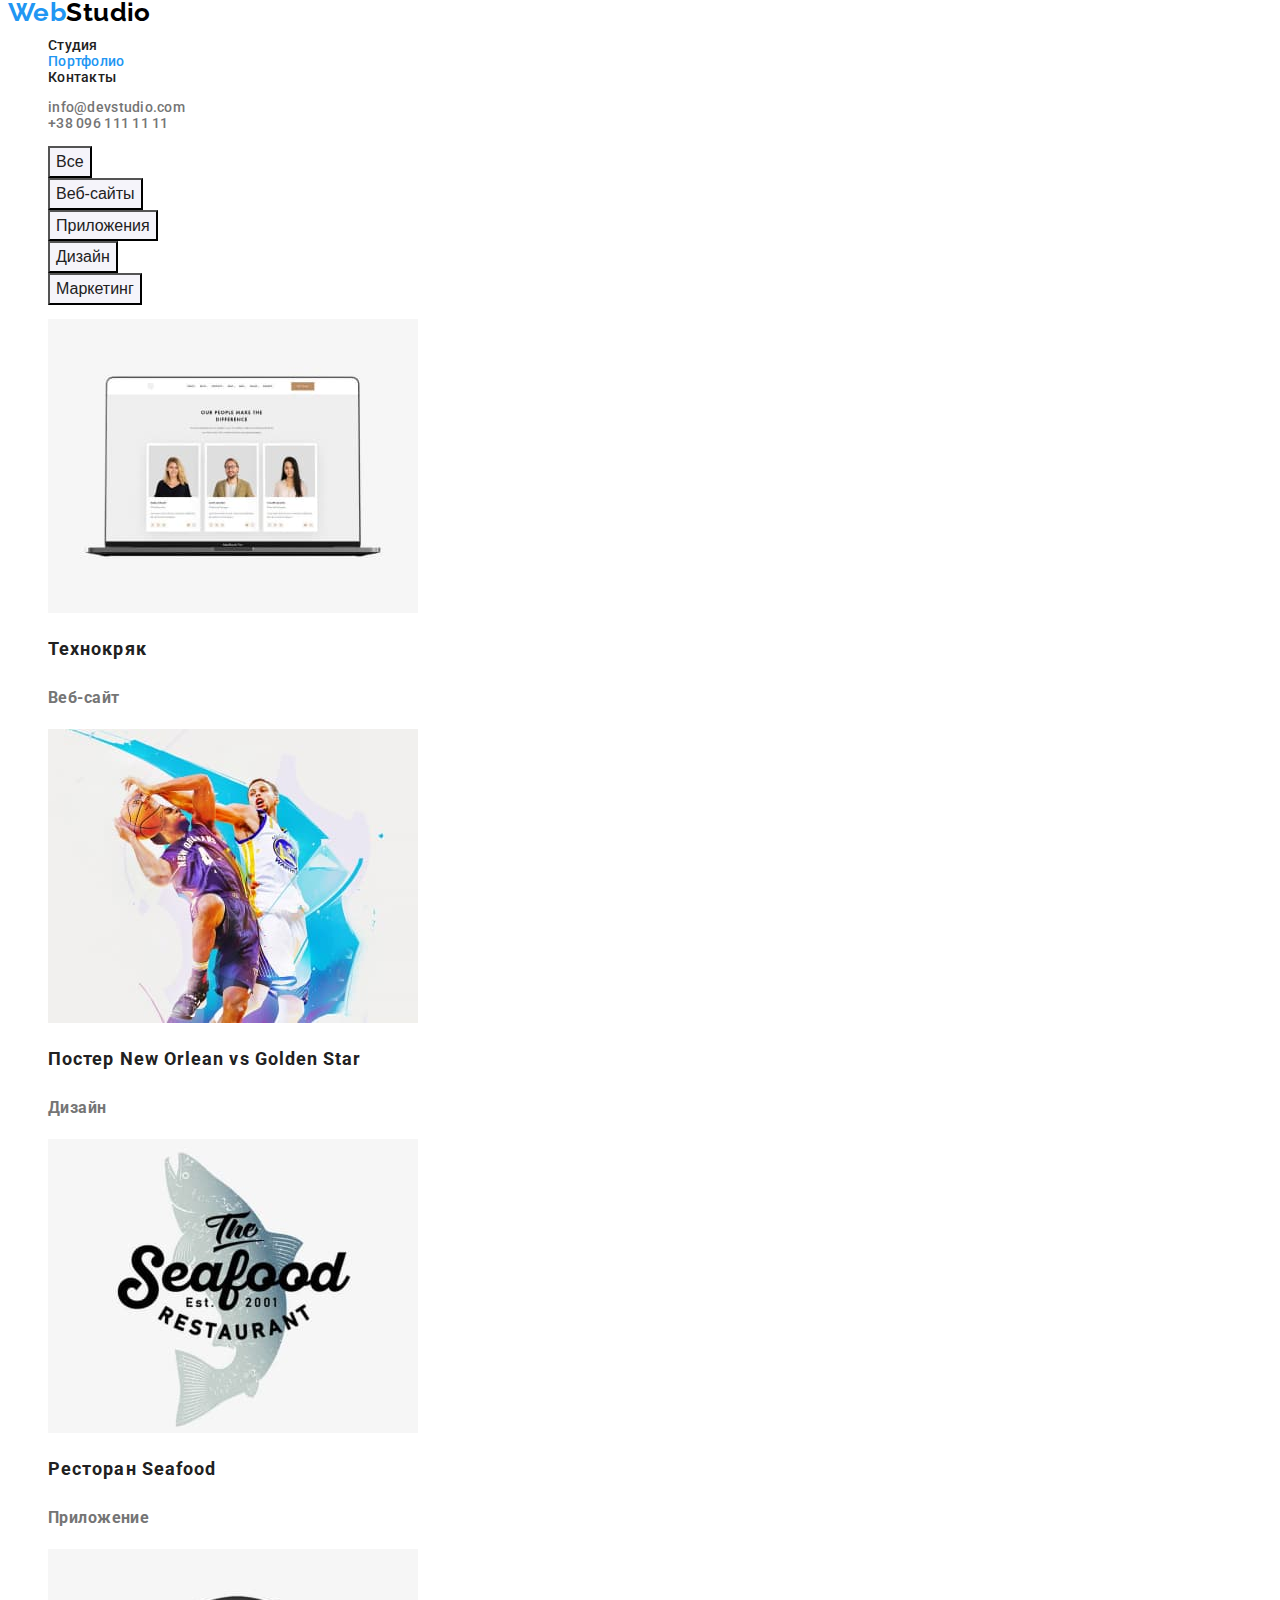
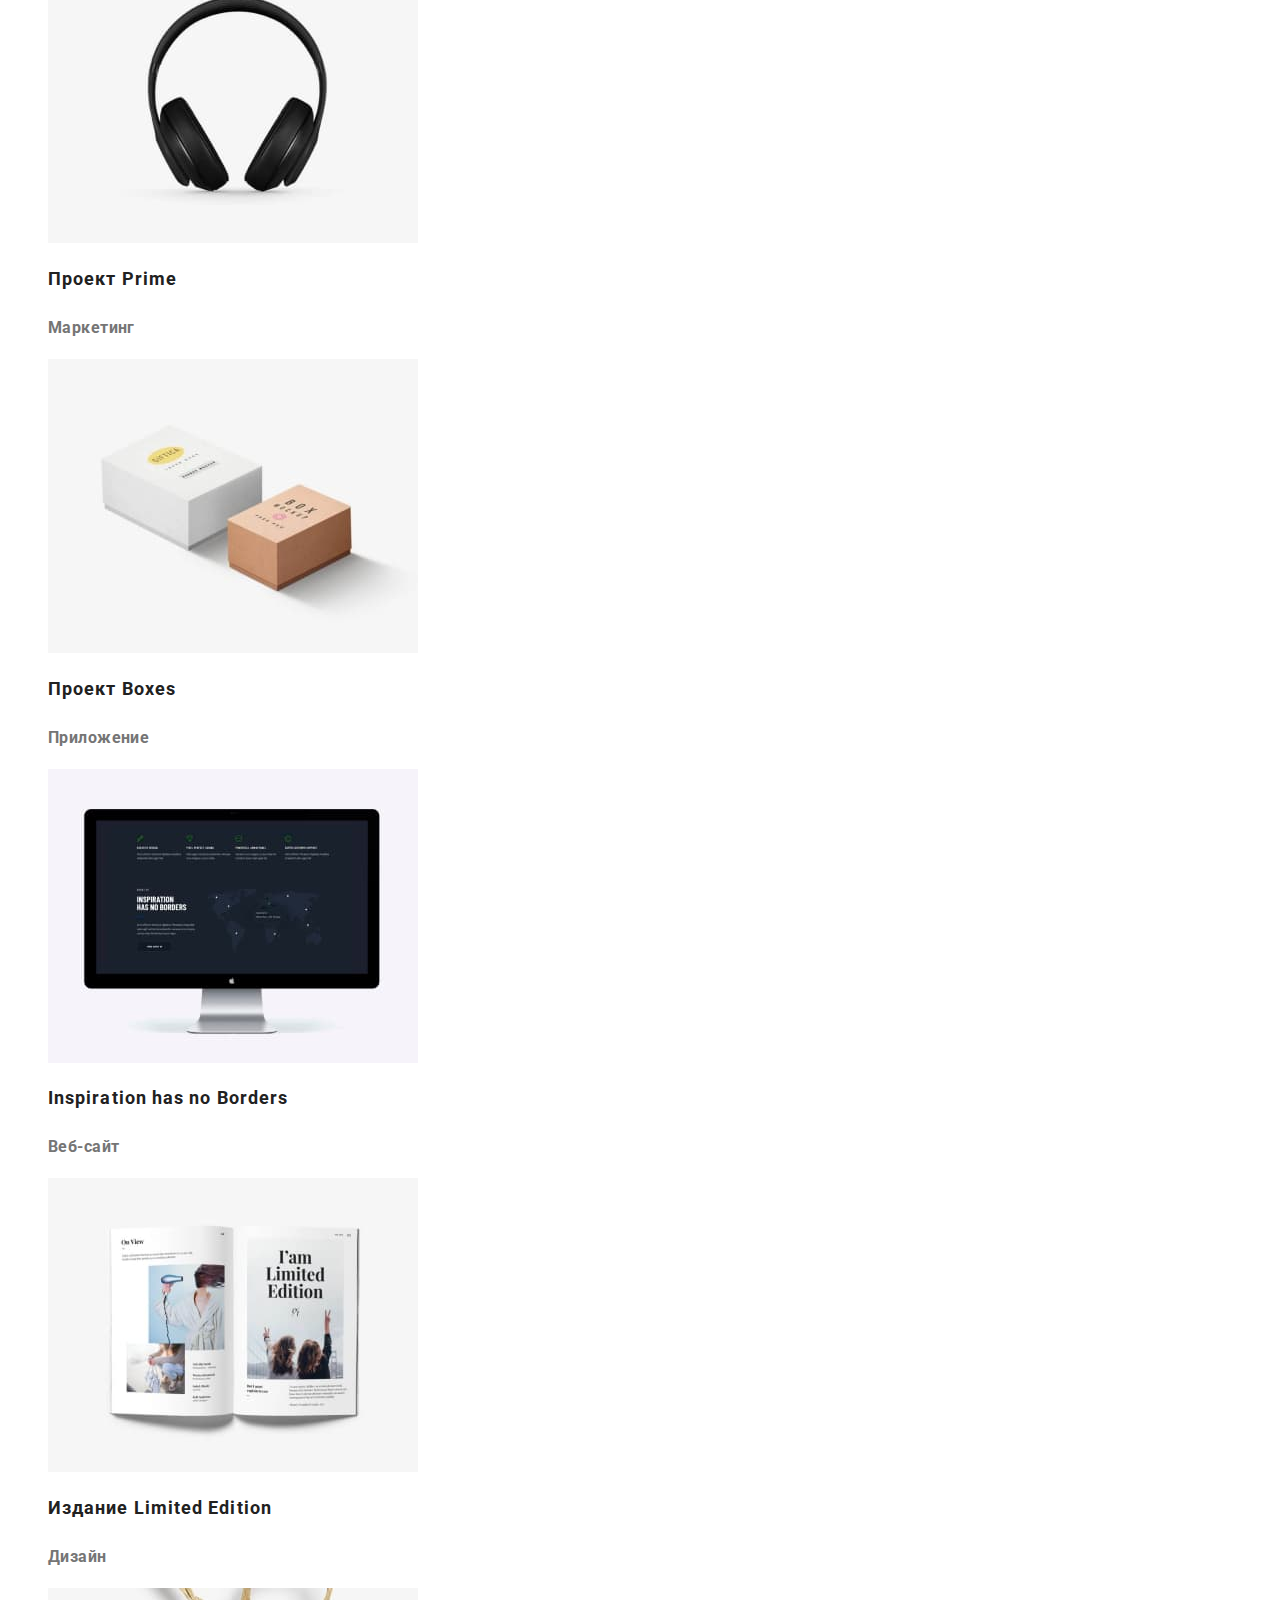
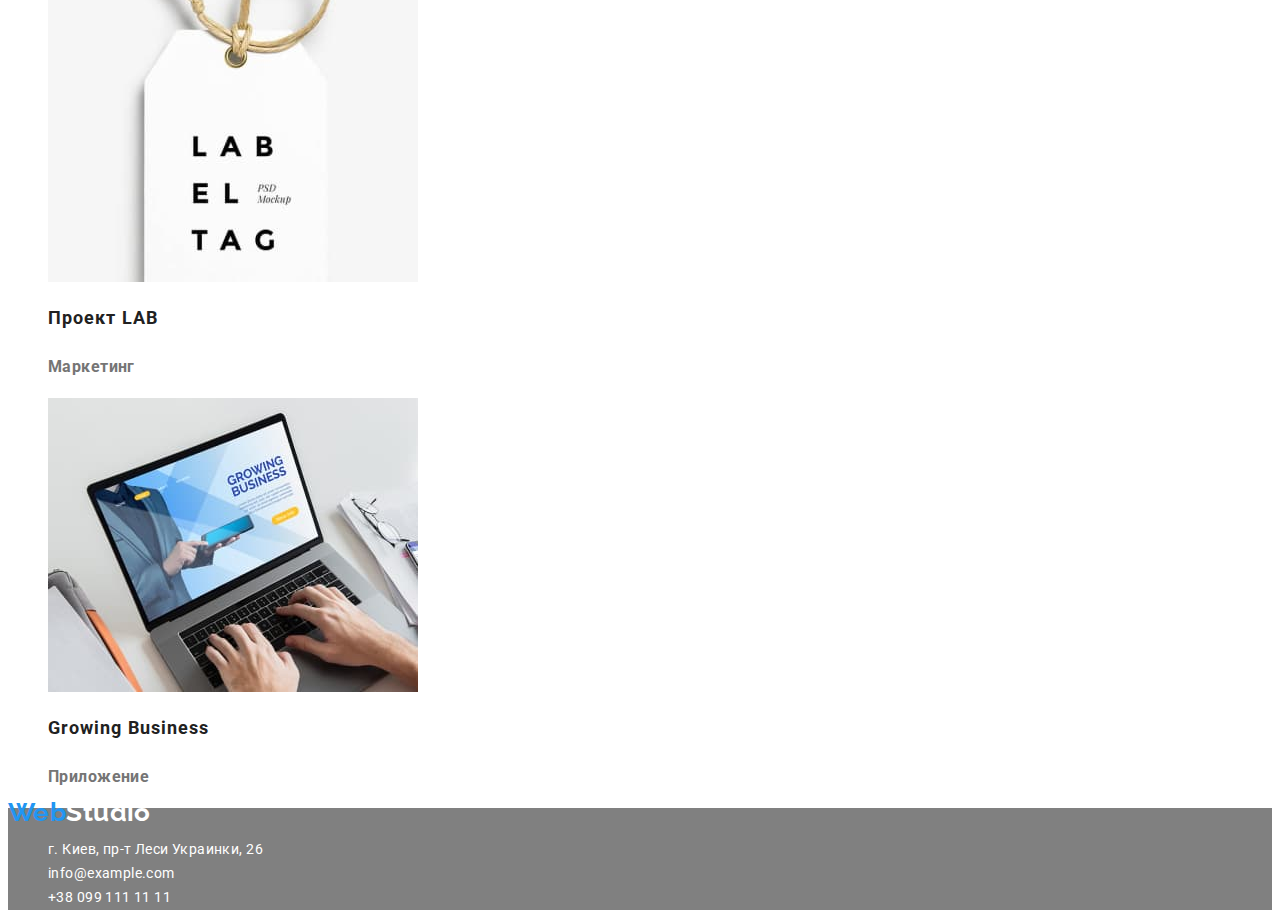
==== portfolio.html @ e4ccbae0 "add previosly files" ====
<!DOCTYPE html>
<html lang="ru">
  <head>
    <meta charset="UTF-8" />
    <meta http-equiv="X-UA-Compatible" content="IE=edge" />
    <meta name="viewport" content="width=device-width, initial-scale=1.0" />
    <title>Portfolio</title>
    <link
      rel="stylesheet"
      href="https://cdnjs.cloudflare.com/ajax/libs/modern-normalize/1.1.0/modern-normalize.min.css"
      integrity="sha512-wpPYUAdjBVSE4KJnH1VR1HeZfpl1ub8YT/NKx4PuQ5NmX2tKuGu6U/JRp5y+Y8XG2tV+wKQpNHVUX03MfMFn9Q=="
      crossorigin="anonymous"
      referrerpolicy="no-referrer"
    />
    <link rel="preconnect" href="https://fonts.googleapis.com" />
    <link rel="preconnect" href="https://fonts.gstatic.com" crossorigin />
    <link
      href="https://fonts.googleapis.com/css2?family=Raleway:wght@700&family=Roboto:wght@400;500;700;900&display=swap"
      rel="stylesheet"
    />
    <link rel="stylesheet" href="./css/style.css" />
  </head>
  <body>
    <!-- шапка сайта -->
    <header class="header">
      <nav class="nav">
        <a href="./index.html" lang="en" class="logo link"
          ><span class="logo-web">Web</span>Studio</a
        >
        <ul class="nav-list list">
          <li class="item"><a href="./index.html" class="link">Студия</a></li>
          <li class="item">
            <a href="./portfolio.html" class="link current">Портфолио</a>
          </li>
          <li class="item"><a href="" class="link">Контакты</a></li>
        </ul>
      </nav>

      <ul class="contact list">
        <li class="item">
          <a href="mailto:info@devstudio.com" class="link"
            >info@devstudio.com</a
          >
        </li>
        <li class="item">
          <a href="tel:+380961111111" class="link">+38 096 111 11 11</a>
        </li>
      </ul>
    </header>
    <!-- основной контент -->
    <main>
      <section>
        <h1 hidden>portfolio</h1>

        <!-- фильтры -->
        <div class="filtr">
          <ul class="filtr-btn list">
            <li><button type="button" class="btn-item">Все</button></li>
            <li><button type="button" class="btn-item">Веб-сайты</button></li>
            <li><button type="button" class="btn-item">Приложения</button></li>
            <li><button type="button" class="btn-item">Дизайн</button></li>
            <li><button type="button" class="btn-item">Маркетинг</button></li>
          </ul>
        </div>

        <!-- карточки портфолио -->
        <div class="card">
          <ul class="card-list list">
            <li>
              <a href="" class="card-link link">
                <img
                  src="./images/portfolio/img.jpg"
                  alt="компьютер"
                  class="card-img"
                />
                <h2 class="card-title">Технокряк</h2>
                <h3 class="card-ftr">Веб-сайт</h3>
              </a>
            </li>
            <li>
              <a href="" class="card-link link">
                <img
                  src="./images/portfolio/img-2.jpg"
                  alt="баскетболисты"
                  class="card-img"
                />
                <h2 class="card-title">
                  Постер <span lang="en"> New Orlean vs Golden Star</span>
                </h2>
                <h3 class="card-ftr">Дизайн</h3>
              </a>
            </li>
            <li>
              <a href="" class="card-link link">
                <img
                  src="./images/portfolio/img-3.jpg"
                  alt="постер"
                  class="card-img"
                />
                <h2 class="card-title">
                  Ресторан <span lang="en">Seafood</span>
                </h2>
                <h3 class="card-ftr">Приложение</h3>
              </a>
            </li>
            <li>
              <a href="" class="card-link link">
                <img
                  src="./images/portfolio/img-4.jpg"
                  alt="наушники"
                  class="card-img"
                />
                <h2 class="card-title">Проект <span lang="en">Prime</span></h2>
                <h3 class="card-ftr">Маркетинг</h3>
              </a>
            </li>
            <li>
              <a href="" class="card-link link">
                <img
                  src="./images/portfolio/img-5.jpg"
                  alt="две коробки"
                  class="card-img"
                />
                <h2 class="card-title">Проект <span lang="en">Boxes</span></h2>
                <h3 class="card-ftr">Приложение</h3>
              </a>
            </li>
            <li>
              <a href="" class="card-link link">
                <img
                  src="./images/portfolio/img-6.jpg"
                  alt="монитор"
                  class="card-img"
                />
                <h2 class="card-title" lang="en">Inspiration has no Borders</h2>
                <h3 class="card-ftr">Веб-сайт</h3>
              </a>
            </li>
            <li>
              <a href="" class="card-link link">
                <img
                  src="./images/portfolio/img-7.jpg"
                  alt="книга"
                  class="card-img"
                />
                <h2 class="card-title">
                  Издание <span lang="en">Limited Edition</span>
                </h2>
                <h3 class="card-ftr">Дизайн</h3>
              </a>
            </li>
            <li>
              <a href="" class="card-link link">
                <img
                  src="./images/portfolio/img-8.jpg"
                  alt="лейбл"
                  class="card-img"
                />
                <h2 class="card-title">Проект <span lang="en">LAB </span></h2>
                <h3 class="card-ftr">Маркетинг</h3>
              </a>
            </li>
            <li>
              <a href="" class="card-link link">
                <img
                  src="./images/portfolio/img-9.jpg"
                  alt="ноубук"
                  class="card-img"
                />
                <h2 class="card-title" lang="en">Growing Business</h2>
                <h3 class="card-ftr">Приложение</h3>
              </a>
            </li>
          </ul>
        </div>
      </section>
    </main>
    <!-- подвал -->
    <footer class="footer">
      <a href="./index.html" lang="en" class="logo link"
        ><span class="logo-web">Web</span>Studio</a
      >
      <address class="address">
        <ul class="address-list list">
          <li class="item">
            <a
              href="https://goo.gl/maps/Tfscf3zxBCujbscF6"
              target="_blank"
              rel="noopener noroferrer"
              class="link"
              >г. Киев, пр-т Леси Украинки, 26</a
            >
          </li>
          <li class="item">
            <a href="mailto:info@example.com" class="link">info@example.com</a>
          </li>
          <li class="item">
            <a href="tel:+380991111111" class="link">+38 099 111 11 11</a>
          </li>
        </ul>
      </address>
    </footer>
  </body>
</html>
---- css/style.css ----
/* как появится интернет
посмотреть подклюдчение стилей для портфолио
оптимизатор */

:root {
  --title-color: #212121;
  --main-color: #757575;
  --acent-color: #2196f3;
  --main-text-font: 'Roboto', sans-serif;
}

body {
  font-family: var(--main-text-font);
  font-style: normal;
  font-weight: 400;
  font-size: 14px;
  letter-spacing: 0.03em;
  color: var(--main-color);
}

.list {
  list-style: none;
}
.link {
  text-decoration: none;
}

/* ============= навигация ========== */
.logo {
  font-family: 'Raleway', sans-serif;
  color: #000000;
  font-style: normal;
  font-weight: 700;
  font-size: 26px;
  line-height: 1.19px;
}

.logo-web {
  color: var(--acent-color);
}

.nav-list,
.contact {
  font-weight: 500;
  line-height: 1.14;
  letter-spacing: 0.02em;
}

.nav-list .link {
  color: var(--title-color);
}
.nav-list .link.current {
  color: var(--acent-color);
}

.contact .link {
  color: var(--main-color);
}

.nav-list .link:hover,
.nav-list .link:focus,
.contact .link:hover,
.contact .link:focus,
.address .link:hover,
.address .link:focus {
  color: var(--acent-color);
}

/* ============= Герой ========== */

/* delete */
.hero {
  background-color: grey;
}
/* !!!! */

.hero-title {
  font-weight: 900;
  font-size: 44px;
  line-height: 1.36;
  letter-spacing: 0.06em;
  text-transform: uppercase;
  color: #ffffff;
}

.hero-btn {
  font-weight: 700;
  font-size: 16px;
  line-height: 1.87;
  letter-spacing: 0.06em;
  color: #ffffff;
  background: var(--acent-color);
}

/* ============= контент ========== */

/* секция особености */
.identity-title {
  font-weight: 700;
  line-height: 1.14;
  text-transform: uppercase;
  color: var(--title-color);
}

.identity-list p {
  line-height: 1.71;
}

/* xt */
.work-title,
.command-title {
  font-weight: 700;
  font-size: 36px;
  line-height: 1.17;
  color: var(--title-color);
}

.command-name {
  font-weight: 500;
  font-size: 16px;
  line-height: 1.19;
  color: var(--title-color);
}

.command p {
  font-size: 16px;
  line-height: 1.19;
}

/* ============= Футер ========== */
/* del */
.footer {
  background-color: grey;
}
/* !! */

.footer .logo {
  color: #ffffff;
}

.address .link {
  font-style: normal;
  line-height: 1.71;
  color: #ffffff;
}

/* ==========================портфолио=============== */

.btn-item {
  font-weight: 500;
  font-size: 16px;
  line-height: 1.62;
  color: var(--title-color);
  background-color: #f5f4fa;
  cursor: pointer;
}
.btn-item:focus,
.btn-item:hover {
  color: #fff;
  background-color: var(--acent-color);
}

.card-link {
  color: var(--main-color);
}
.card-title {
  font-weight: 700;
  font-size: 18px;
  line-height: 2;
  letter-spacing: 0.06em;
  color: var(--title-color);
}

.card-ftr {
  font-size: 16px;
  line-height: 1.87;
  color: var(--main-color);
}

.card-img {
  width: 370px;
  height: 294px;
}
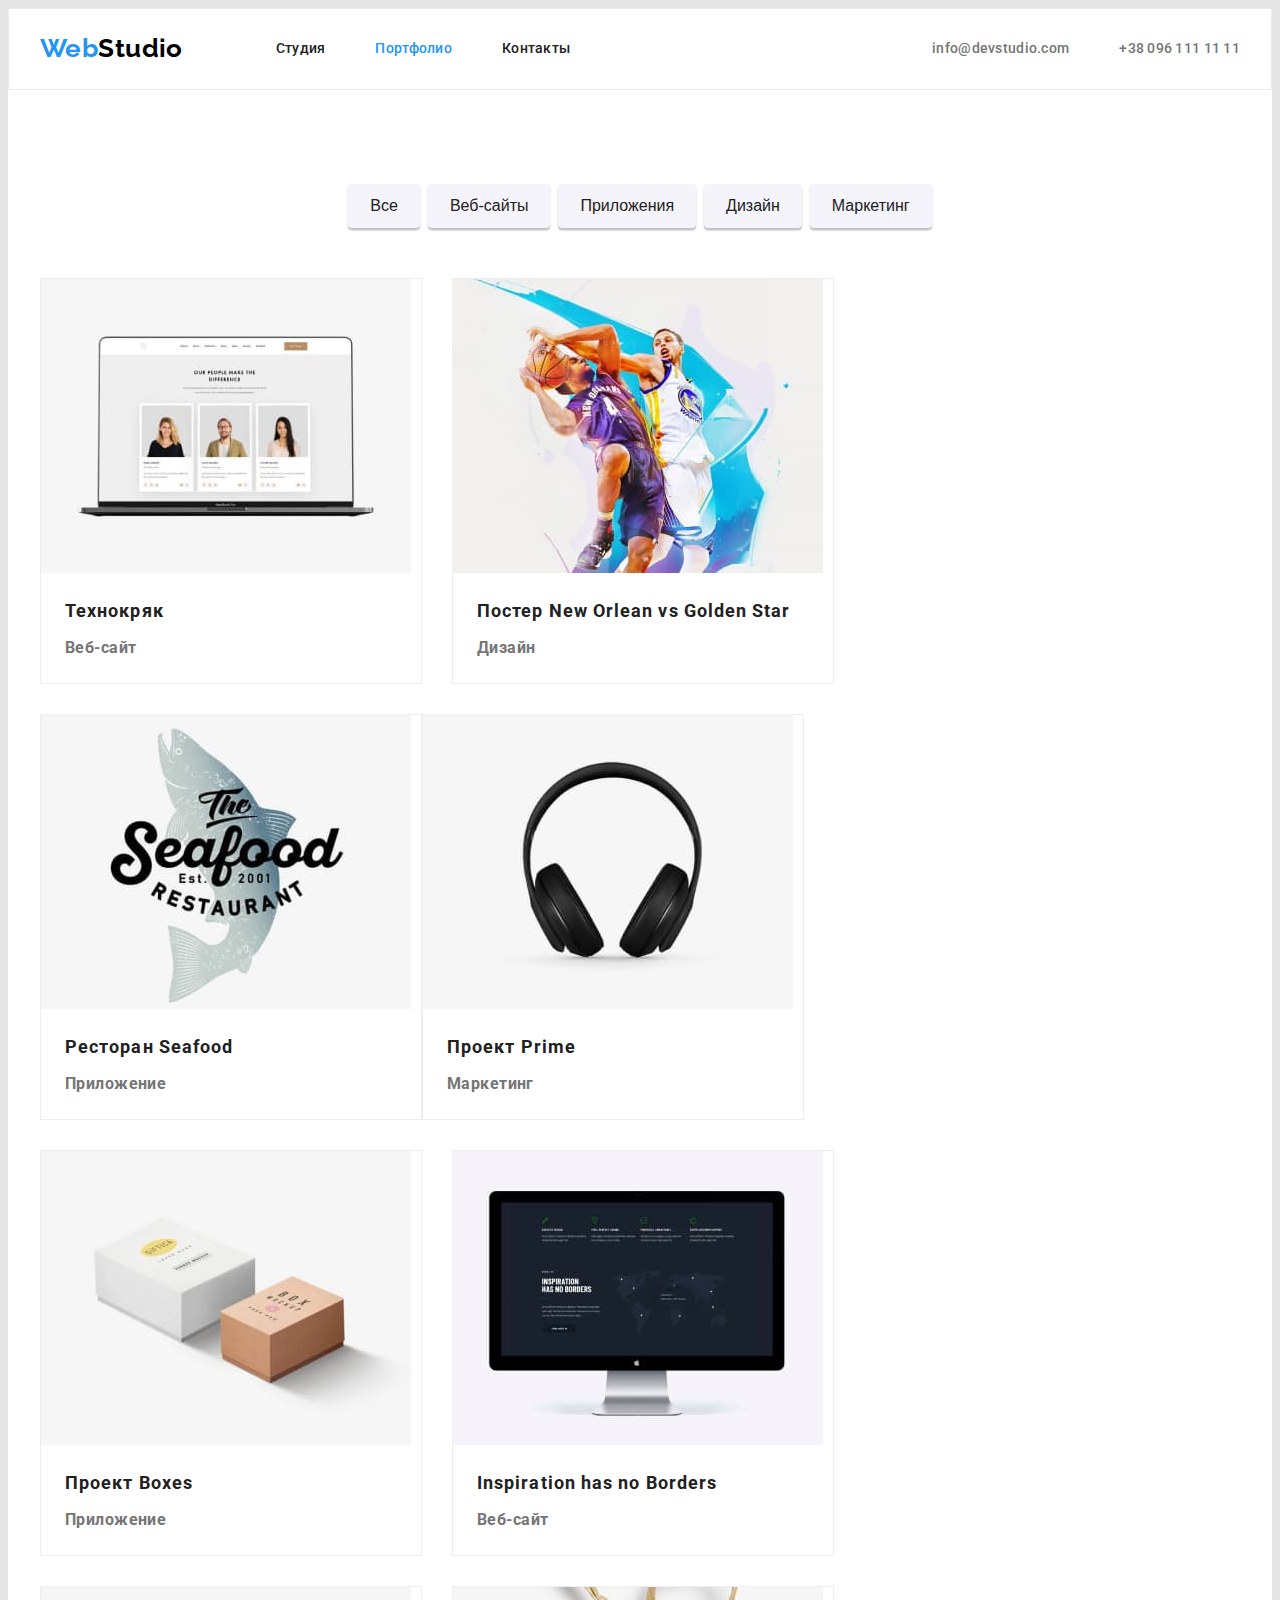
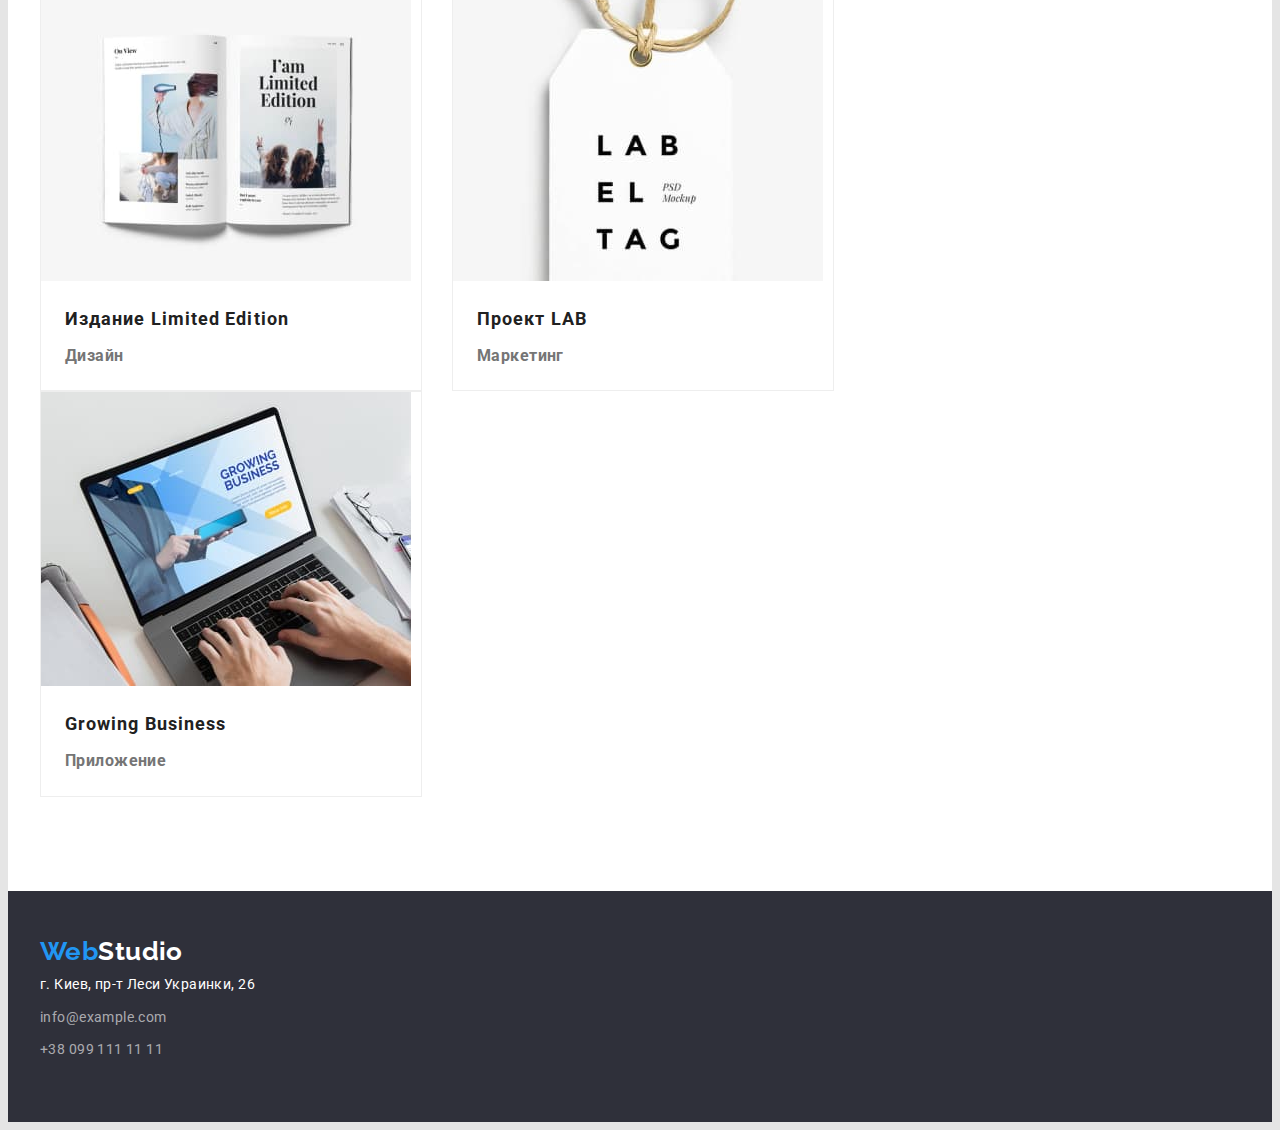
==== commit 8ed37082: "add hw3" ====
--- a/portfolio.html
+++ b/portfolio.html
@@ -23,182 +23,246 @@
   <body>
     <!-- шапка сайта -->
     <header class="header">
-      <nav class="nav">
-        <a href="./index.html" lang="en" class="logo link"
-          ><span class="logo-web">Web</span>Studio</a
-        >
-        <ul class="nav-list list">
-          <li class="item"><a href="./index.html" class="link">Студия</a></li>
+      <div class="conteiner header-conteiner">
+        <nav class="nav">
+          <a href="./index.html" lang="en" class="logo link"
+            ><span class="logo-web">Web</span>Studio</a
+          >
+          <ul class="nav-list list">
+            <li class="item">
+              <a href="./index.html" class="link">Студия</a>
+            </li>
+            <li class="item">
+              <a href="./portfolio.html" class="link current">Портфолио</a>
+            </li>
+            <li class="item"><a href="" class="link">Контакты</a></li>
+          </ul>
+        </nav>
+
+        <ul class="contact list">
           <li class="item">
-            <a href="./portfolio.html" class="link current">Портфолио</a>
+            <a href="mailto:info@devstudio.com" class="link"
+              >info@devstudio.com</a
+            >
           </li>
-          <li class="item"><a href="" class="link">Контакты</a></li>
+          <li class="item">
+            <a href="tel:+380961111111" class="link">+38 096 111 11 11</a>
+          </li>
         </ul>
-      </nav>
-
-      <ul class="contact list">
-        <li class="item">
-          <a href="mailto:info@devstudio.com" class="link"
-            >info@devstudio.com</a
-          >
-        </li>
-        <li class="item">
-          <a href="tel:+380961111111" class="link">+38 096 111 11 11</a>
-        </li>
-      </ul>
+      </div>
     </header>
     <!-- основной контент -->
     <main>
-      <section>
-        <h1 hidden>portfolio</h1>
+      <section class="portfolio section">
+        <div class="conteiner">
+          <h1 hidden>portfolio</h1>
 
-        <!-- фильтры -->
-        <div class="filtr">
-          <ul class="filtr-btn list">
-            <li><button type="button" class="btn-item">Все</button></li>
-            <li><button type="button" class="btn-item">Веб-сайты</button></li>
-            <li><button type="button" class="btn-item">Приложения</button></li>
-            <li><button type="button" class="btn-item">Дизайн</button></li>
-            <li><button type="button" class="btn-item">Маркетинг</button></li>
-          </ul>
-        </div>
+          <!-- фильтры -->
+          <div class="filtr">
+            <ul class="filtr-btn list">
+              <li class="item">
+                <button type="button" class="btn-item">Все</button>
+              </li>
+              <li class="item">
+                <button type="button" class="btn-item">Веб-сайты</button>
+              </li>
+              <li class="item">
+                <button type="button" class="btn-item">Приложения</button>
+              </li>
+              <li class="item">
+                <button type="button" class="btn-item">Дизайн</button>
+              </li>
+              <li class="item">
+                <button type="button" class="btn-item">Маркетинг</button>
+              </li>
+            </ul>
+          </div>
 
-        <!-- карточки портфолио -->
-        <div class="card">
-          <ul class="card-list list">
-            <li>
-              <a href="" class="card-link link">
-                <img
-                  src="./images/portfolio/img.jpg"
-                  alt="компьютер"
-                  class="card-img"
-                />
-                <h2 class="card-title">Технокряк</h2>
-                <h3 class="card-ftr">Веб-сайт</h3>
-              </a>
-            </li>
-            <li>
-              <a href="" class="card-link link">
-                <img
-                  src="./images/portfolio/img-2.jpg"
-                  alt="баскетболисты"
-                  class="card-img"
-                />
-                <h2 class="card-title">
-                  Постер <span lang="en"> New Orlean vs Golden Star</span>
-                </h2>
-                <h3 class="card-ftr">Дизайн</h3>
-              </a>
-            </li>
-            <li>
-              <a href="" class="card-link link">
-                <img
-                  src="./images/portfolio/img-3.jpg"
-                  alt="постер"
-                  class="card-img"
-                />
-                <h2 class="card-title">
-                  Ресторан <span lang="en">Seafood</span>
-                </h2>
-                <h3 class="card-ftr">Приложение</h3>
-              </a>
-            </li>
-            <li>
-              <a href="" class="card-link link">
-                <img
-                  src="./images/portfolio/img-4.jpg"
-                  alt="наушники"
-                  class="card-img"
-                />
-                <h2 class="card-title">Проект <span lang="en">Prime</span></h2>
-                <h3 class="card-ftr">Маркетинг</h3>
-              </a>
-            </li>
-            <li>
-              <a href="" class="card-link link">
-                <img
-                  src="./images/portfolio/img-5.jpg"
-                  alt="две коробки"
-                  class="card-img"
-                />
-                <h2 class="card-title">Проект <span lang="en">Boxes</span></h2>
-                <h3 class="card-ftr">Приложение</h3>
-              </a>
-            </li>
-            <li>
-              <a href="" class="card-link link">
-                <img
-                  src="./images/portfolio/img-6.jpg"
-                  alt="монитор"
-                  class="card-img"
-                />
-                <h2 class="card-title" lang="en">Inspiration has no Borders</h2>
-                <h3 class="card-ftr">Веб-сайт</h3>
-              </a>
-            </li>
-            <li>
-              <a href="" class="card-link link">
-                <img
-                  src="./images/portfolio/img-7.jpg"
-                  alt="книга"
-                  class="card-img"
-                />
-                <h2 class="card-title">
-                  Издание <span lang="en">Limited Edition</span>
-                </h2>
-                <h3 class="card-ftr">Дизайн</h3>
-              </a>
-            </li>
-            <li>
-              <a href="" class="card-link link">
-                <img
-                  src="./images/portfolio/img-8.jpg"
-                  alt="лейбл"
-                  class="card-img"
-                />
-                <h2 class="card-title">Проект <span lang="en">LAB </span></h2>
-                <h3 class="card-ftr">Маркетинг</h3>
-              </a>
-            </li>
-            <li>
-              <a href="" class="card-link link">
-                <img
-                  src="./images/portfolio/img-9.jpg"
-                  alt="ноубук"
-                  class="card-img"
-                />
-                <h2 class="card-title" lang="en">Growing Business</h2>
-                <h3 class="card-ftr">Приложение</h3>
-              </a>
-            </li>
-          </ul>
+          <!-- карточки портфолио -->
+          <div class="card">
+            <ul class="card-list list">
+              <li class="item">
+                <a href="" class="card-link link">
+                  <img
+                    src="./images/portfolio/img.jpg"
+                    alt="компьютер"
+                    class="card-img"
+                    width="370px"
+                    height="294px"
+                  />
+                  <div class="card-content">
+                    <h2 class="card-title">Технокряк</h2>
+                    <h3 class="card-ftr">Веб-сайт</h3>
+                  </div>
+                </a>
+              </li>
+              <li class="item">
+                <a href="" class="card-link link">
+                  <img
+                    src="./images/portfolio/img-2.jpg"
+                    alt="баскетболисты"
+                    class="card-img"
+                    width="370px"
+                    height="294px"
+                  />
+                  <div class="card-content">
+                    <h2 class="card-title">
+                      Постер <span lang="en"> New Orlean vs Golden Star</span>
+                    </h2>
+                    <h3 class="card-ftr">Дизайн</h3>
+                  </div>
+                </a>
+              </li>
+              <li class="item">
+                <a href="" class="card-link link">
+                  <img
+                    src="./images/portfolio/img-3.jpg"
+                    alt="постер"
+                    class="card-img"
+                    width="370px"
+                    height="294px"
+                  />
+                  <div class="card-content">
+                    <h2 class="card-title">
+                      Ресторан <span lang="en">Seafood</span>
+                    </h2>
+                    <h3 class="card-ftr">Приложение</h3>
+                  </div>
+                </a>
+              </li>
+              <li class="item">
+                <a href="" class="card-link link">
+                  <img
+                    src="./images/portfolio/img-4.jpg"
+                    alt="наушники"
+                    class="card-img"
+                    width="370px"
+                    height="294px"
+                  />
+                  <div class="card-content">
+                    <h2 class="card-title">
+                      Проект <span lang="en">Prime</span>
+                    </h2>
+                    <h3 class="card-ftr">Маркетинг</h3>
+                  </div>
+                </a>
+              </li>
+              <li class="item">
+                <a href="" class="card-link link">
+                  <img
+                    src="./images/portfolio/img-5.jpg"
+                    alt="две коробки"
+                    class="card-img"
+                    width="370px"
+                    height="294px"
+                  />
+                  <div class="card-content">
+                    <h2 class="card-title">
+                      Проект <span lang="en">Boxes</span>
+                    </h2>
+                    <h3 class="card-ftr">Приложение</h3>
+                  </div>
+                </a>
+              </li>
+              <li class="item">
+                <a href="" class="card-link link">
+                  <img
+                    src="./images/portfolio/img-6.jpg"
+                    alt="монитор"
+                    class="card-img"
+                    width="370px"
+                    height="294px"
+                  />
+                  <div class="card-content">
+                    <h2 class="card-title" lang="en">
+                      Inspiration has no Borders
+                    </h2>
+                    <h3 class="card-ftr">Веб-сайт</h3>
+                  </div>
+                </a>
+              </li>
+              <li class="item">
+                <a href="" class="card-link link">
+                  <img
+                    src="./images/portfolio/img-7.jpg"
+                    alt="книга"
+                    class="card-img"
+                    width="370px"
+                    height="294px"
+                  />
+                  <div class="card-content">
+                    <h2 class="card-title">
+                      Издание <span lang="en">Limited Edition</span>
+                    </h2>
+                    <h3 class="card-ftr">Дизайн</h3>
+                  </div>
+                </a>
+              </li>
+              <li class="item">
+                <a href="" class="card-link link">
+                  <img
+                    src="./images/portfolio/img-8.jpg"
+                    alt="лейбл"
+                    class="card-img"
+                    width="370px"
+                    height="294px"
+                  />
+                  <div class="card-content">
+                    <h2 class="card-title">
+                      Проект <span lang="en">LAB </span>
+                    </h2>
+                    <h3 class="card-ftr">Маркетинг</h3>
+                  </div>
+                </a>
+              </li>
+              <li class="item">
+                <a href="" class="card-link link">
+                  <img
+                    src="./images/portfolio/img-9.jpg"
+                    alt="ноубук"
+                    class="card-img"
+                    width="370px"
+                    height="294px"
+                  />
+                  <div class="card-content">
+                    <h2 class="card-title" lang="en">Growing Business</h2>
+                    <h3 class="card-ftr">Приложение</h3>
+                  </div>
+                </a>
+              </li>
+            </ul>
+          </div>
         </div>
       </section>
     </main>
     <!-- подвал -->
     <footer class="footer">
-      <a href="./index.html" lang="en" class="logo link"
-        ><span class="logo-web">Web</span>Studio</a
-      >
-      <address class="address">
-        <ul class="address-list list">
-          <li class="item">
-            <a
-              href="https://goo.gl/maps/Tfscf3zxBCujbscF6"
-              target="_blank"
-              rel="noopener noroferrer"
-              class="link"
-              >г. Киев, пр-т Леси Украинки, 26</a
-            >
-          </li>
-          <li class="item">
-            <a href="mailto:info@example.com" class="link">info@example.com</a>
-          </li>
-          <li class="item">
-            <a href="tel:+380991111111" class="link">+38 099 111 11 11</a>
-          </li>
-        </ul>
-      </address>
+      <div class="footer-content conteiner">
+        <a href="./index.html" lang="en" class="logo link"
+          ><span class="logo-web">Web</span>Studio</a
+        >
+        <address class="address">
+          <ul class="address-list list">
+            <li class="item">
+              <a
+                href="https://goo.gl/maps/Tfscf3zxBCujbscF6"
+                target="_blank"
+                rel="noopener noroferrer"
+                class="map link"
+                >г. Киев, пр-т Леси Украинки, 26</a
+              >
+            </li>
+            <li class="item">
+              <a href="mailto:info@example.com" class="link"
+                >info@example.com</a
+              >
+            </li>
+            <li class="item">
+              <a href="tel:+380991111111" class="link">+38 099 111 11 11</a>
+            </li>
+          </ul>
+        </address>
+      </div>
     </footer>
   </body>
 </html>
--- a/css/style.css
+++ b/css/style.css
@@ -1,13 +1,35 @@
-/* как появится интернет
-посмотреть подклюдчение стилей для портфолио
-оптимизатор */
-
 :root {
   --title-color: #212121;
   --main-color: #757575;
   --acent-color: #2196f3;
   --main-text-font: 'Roboto', sans-serif;
 }
+/* сброс */
+h1,
+h2,
+h3,
+h4,
+h5,
+h6,
+p {
+  margin-top: 0;
+  margin-bottom: 0;
+}
+
+ul,
+ol {
+  margin-top: 0;
+  margin-bottom: 0;
+  padding-left: 0;
+}
+
+img {
+  display: block;
+  max-width: 100%;
+  height: auto;
+}
+
+/* !! */
 
 body {
   font-family: var(--main-text-font);
@@ -16,6 +38,15 @@
   font-size: 14px;
   letter-spacing: 0.03em;
   color: var(--main-color);
+  background-color: #e5e5e5;
+}
+
+.conteiner {
+  width: 1200px;
+  margin-left: auto;
+  margin-right: auto;
+  padding-left: 15px;
+  padding-right: 15px;
 }
 
 .list {
@@ -26,6 +57,21 @@
 }
 
 /* ============= навигация ========== */
+.header {
+  border: 1px solid #ececec;
+  background-color: #ffffff;
+}
+.header-conteiner {
+  display: flex;
+  align-items: center;
+  justify-content: space-between;
+}
+
+.nav {
+  display: flex;
+  align-items: center;
+}
+
 .logo {
   font-family: 'Raleway', sans-serif;
   color: #000000;
@@ -33,6 +79,7 @@
   font-weight: 700;
   font-size: 26px;
   line-height: 1.19px;
+  margin-right: 93px;
 }
 
 .logo-web {
@@ -41,13 +88,23 @@
 
 .nav-list,
 .contact {
+  display: flex;
+  align-items: center;
   font-weight: 500;
   line-height: 1.14;
   letter-spacing: 0.02em;
 }
 
+.nav .item:not(:last-child),
+.contact .item:not(:last-child) {
+  margin-right: 50px;
+}
+
 .nav-list .link {
   color: var(--title-color);
+  padding-top: 32px;
+  padding-bottom: 32px;
+  display: block;
 }
 .nav-list .link.current {
   color: var(--acent-color);
@@ -55,6 +112,9 @@
 
 .contact .link {
   color: var(--main-color);
+  padding-top: 32px;
+  padding-bottom: 32px;
+  display: block;
 }
 
 .nav-list .link:hover,
@@ -70,11 +130,19 @@
 
 /* delete */
 .hero {
-  background-color: grey;
-}
+  background-color: #2f303a;
+}
+
+.hero.section {
+  padding-top: 200px;
+  padding-bottom: 200px;
+}
+
 /* !!!! */
 
 .hero-title {
+  text-align: center;
+  margin-bottom: 30px;
   font-weight: 900;
   font-size: 44px;
   line-height: 1.36;
@@ -84,17 +152,30 @@
 }
 
 .hero-btn {
+  display: block;
+  margin-left: auto;
+  margin-right: auto;
+  padding: 10px 32px;
+  height: 50px;
   font-weight: 700;
   font-size: 16px;
   line-height: 1.87;
   letter-spacing: 0.06em;
   color: #ffffff;
+  text-align: center;
   background: var(--acent-color);
+  border: var(--acent-color);
+  box-shadow: 0px 4px 4px rgba(0, 0, 0, 0.15);
+  border-radius: 4px;
 }
 
 /* ============= контент ========== */
 
 /* секция особености */
+.identity.section {
+  padding-top: 94px;
+}
+
 .identity-title {
   font-weight: 700;
   line-height: 1.14;
@@ -102,17 +183,68 @@
   color: var(--title-color);
 }
 
+.identity-list {
+  display: flex;
+}
+
+.identity-list .item {
+  width: 270px;
+  margin-right: 30px;
+}
+
+.identity-list .item:last-child {
+  margin-right: 0px;
+}
+
 .identity-list p {
   line-height: 1.71;
-}
-
-/* xt */
+  margin-top: 10px;
+}
+
+/* чем мы занимаемся + Наша команда */
 .work-title,
 .command-title {
+  margin-bottom: 50px;
+  text-align: center;
   font-weight: 700;
   font-size: 36px;
   line-height: 1.17;
   color: var(--title-color);
+}
+
+.our-work.section,
+.command.section {
+  padding-top: 94px;
+  padding-bottom: 94px;
+}
+
+.work-list {
+  display: flex;
+  justify-content: center;
+}
+.work-list .item:not(:last-child) {
+  margin-right: 30px;
+}
+
+.command {
+  background: #f5f4fa;
+}
+.command-list {
+  display: flex;
+}
+.command-list .item {
+  background: #ffffff;
+  width: 270px;
+  box-shadow: 0px 1px 3px rgba(0, 0, 0, 0.12), 0px 1px 1px rgba(0, 0, 0, 0.14),
+    0px 2px 1px rgba(0, 0, 0, 0.2);
+  border-radius: 0px 0px 4px 4px;
+}
+
+.command-list .item:not(:last-child) {
+  margin-right: 30px;
+}
+.command-list-content {
+  padding: 30px 15px;
 }
 
 .command-name {
@@ -120,31 +252,69 @@
   font-size: 16px;
   line-height: 1.19;
   color: var(--title-color);
+  margin-bottom: 10px;
+  text-align: center;
 }
 
 .command p {
   font-size: 16px;
   line-height: 1.19;
+  text-align: center;
 }
 
 /* ============= Футер ========== */
-/* del */
+
 .footer {
-  background-color: grey;
-}
-/* !! */
+  background-color: #2f303a;
+}
+
+.footer-content {
+  display: flex;
+  flex-direction: column;
+  padding-top: 60px;
+  padding-bottom: 60px;
+}
 
 .footer .logo {
+  display: block;
+  color: #ffffff;
+  margin-bottom: 20px;
+}
+.address .map.link {
   color: #ffffff;
 }
 
 .address .link {
   font-style: normal;
   line-height: 1.71;
-  color: #ffffff;
+  color: rgba(255, 255, 255, 0.6);
+}
+
+.address .item:not(:last-child) {
+  margin-bottom: 9px;
 }
 
 /* ==========================портфолио=============== */
+.portfolio.section {
+  padding-top: 94px;
+  padding-bottom: 94px;
+  background: #ffffff;
+}
+
+/* фильтры */
+
+.filtr-btn {
+  display: flex;
+  justify-content: center;
+  margin-bottom: 50px;
+}
+/* 
+.filtr-btn .item:not(:last-child) {
+  margin-right: 8px;
+} */
+.filtr-btn .item + .item {
+  margin-left: 8px;
+}
 
 .btn-item {
   font-weight: 500;
@@ -153,15 +323,69 @@
   color: var(--title-color);
   background-color: #f5f4fa;
   cursor: pointer;
-}
+  padding: 9px 22px;
+  border: transparent;
+  box-shadow: 0px 3px 1px rgba(0, 0, 0, 0.1), 0px 1px 2px rgba(0, 0, 0, 0.08),
+    0px 2px 2px rgba(0, 0, 0, 0.12);
+  border-radius: 4px;
+}
+
 .btn-item:focus,
 .btn-item:hover {
   color: #fff;
   background-color: var(--acent-color);
 }
 
+/* - карточки портфолио --> */
+.card-list {
+  display: flex;
+  flex-wrap: wrap;
+}
+
+.card .item {
+  background: #ffffff;
+}
+
+/* var1 */
+
+/* .card .item {
+  margin: 15px;
+  flex-basis: calc(100% / 3 - 30px);
+}
+.card-list {
+  margin: -15px;
+} */
+
+/* var2 */
+
+.card .item {
+  width: calc((100% - 60px) / 3);
+  margin-right: 30px;
+  margin-bottom: 30px;
+  border: 1px solid #eeeeee;
+}
+.card .item:nth-child(3n) {
+  margin-right: 0px;
+}
+.card .item:nth-last-child(-n + 3) {
+  margin-bottom: 0px;
+}
+
+/* var3
+.card-list {
+  justify-content: space-between;
+}
+.card .item:not(:nth-last-child(-n + 3)) {
+  margin-bottom: 30px; */
+
+/* /// */
+
 .card-link {
   color: var(--main-color);
+}
+
+.card-content {
+  padding: 20px 24px;
 }
 .card-title {
   font-weight: 700;
@@ -169,6 +393,7 @@
   line-height: 2;
   letter-spacing: 0.06em;
   color: var(--title-color);
+  margin-bottom: 4px;
 }
 
 .card-ftr {
@@ -178,6 +403,4 @@
 }
 
 .card-img {
-  width: 370px;
-  height: 294px;
-}
+}
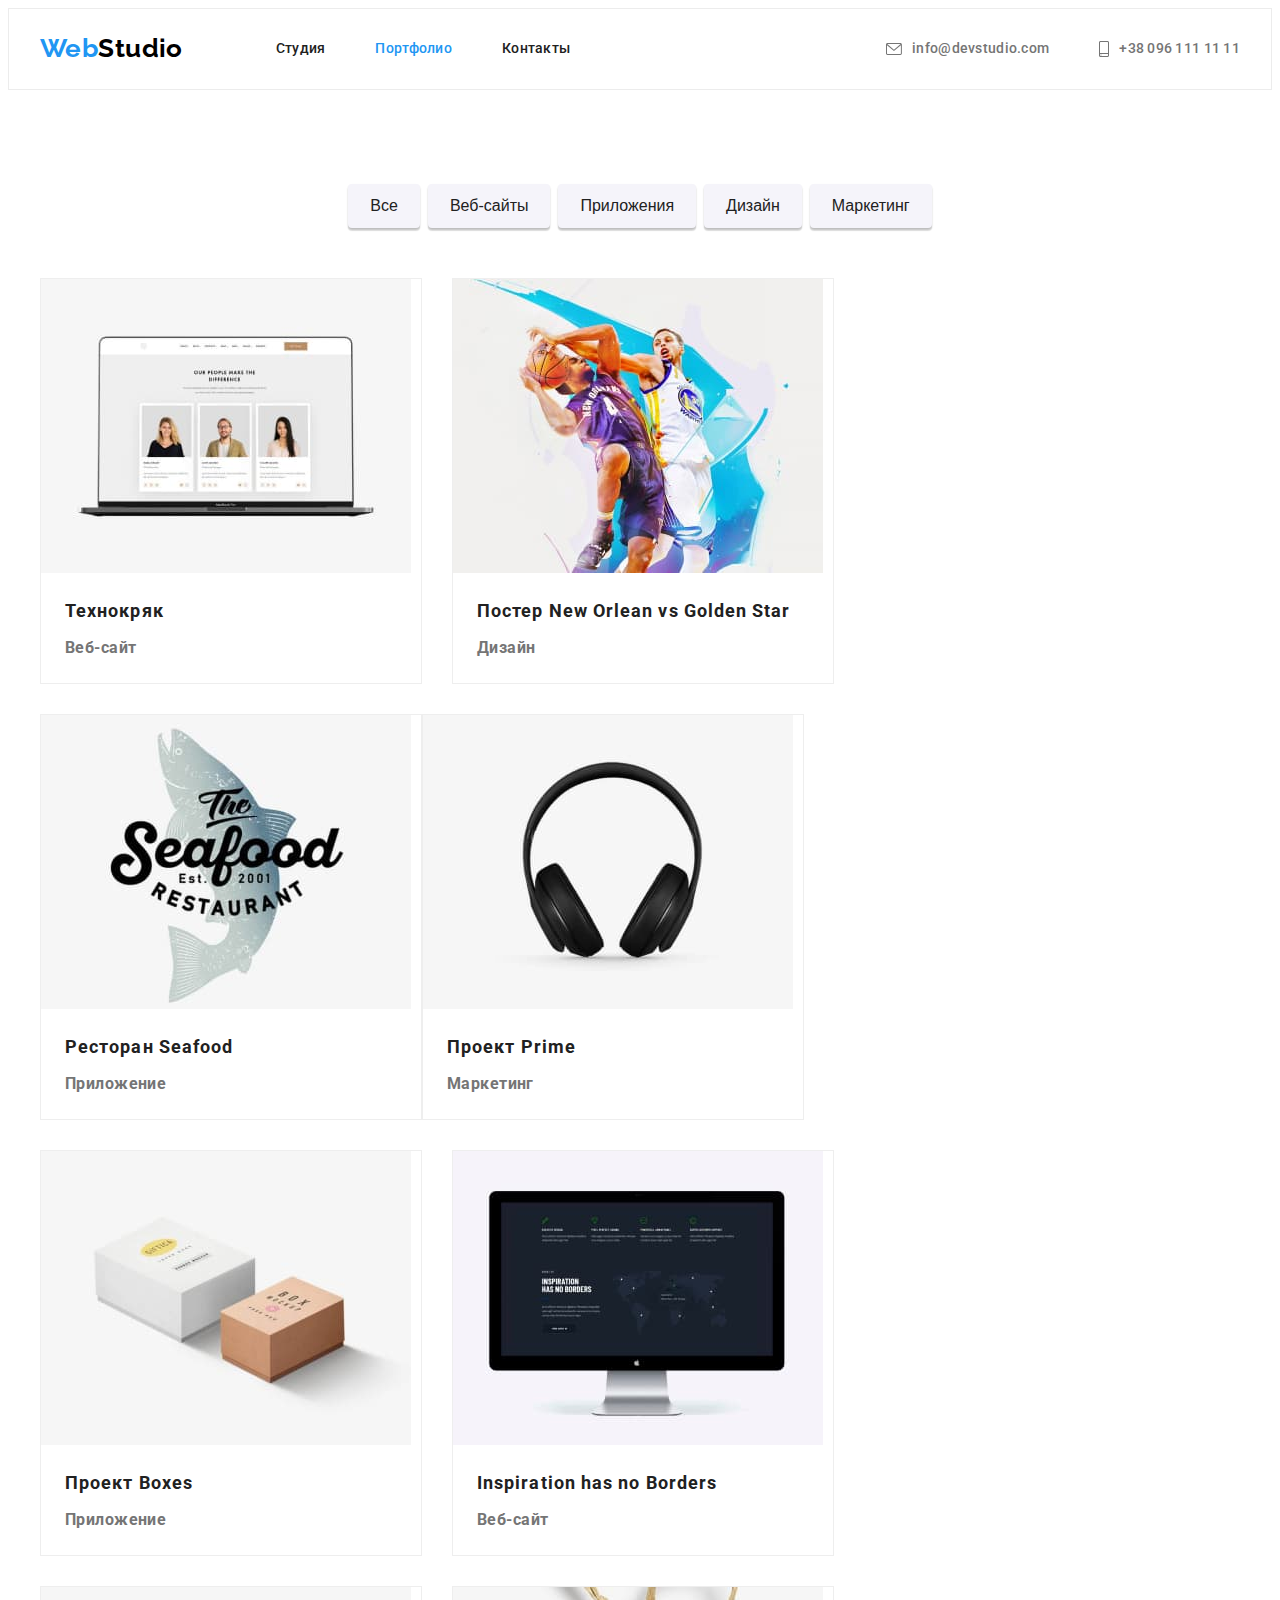
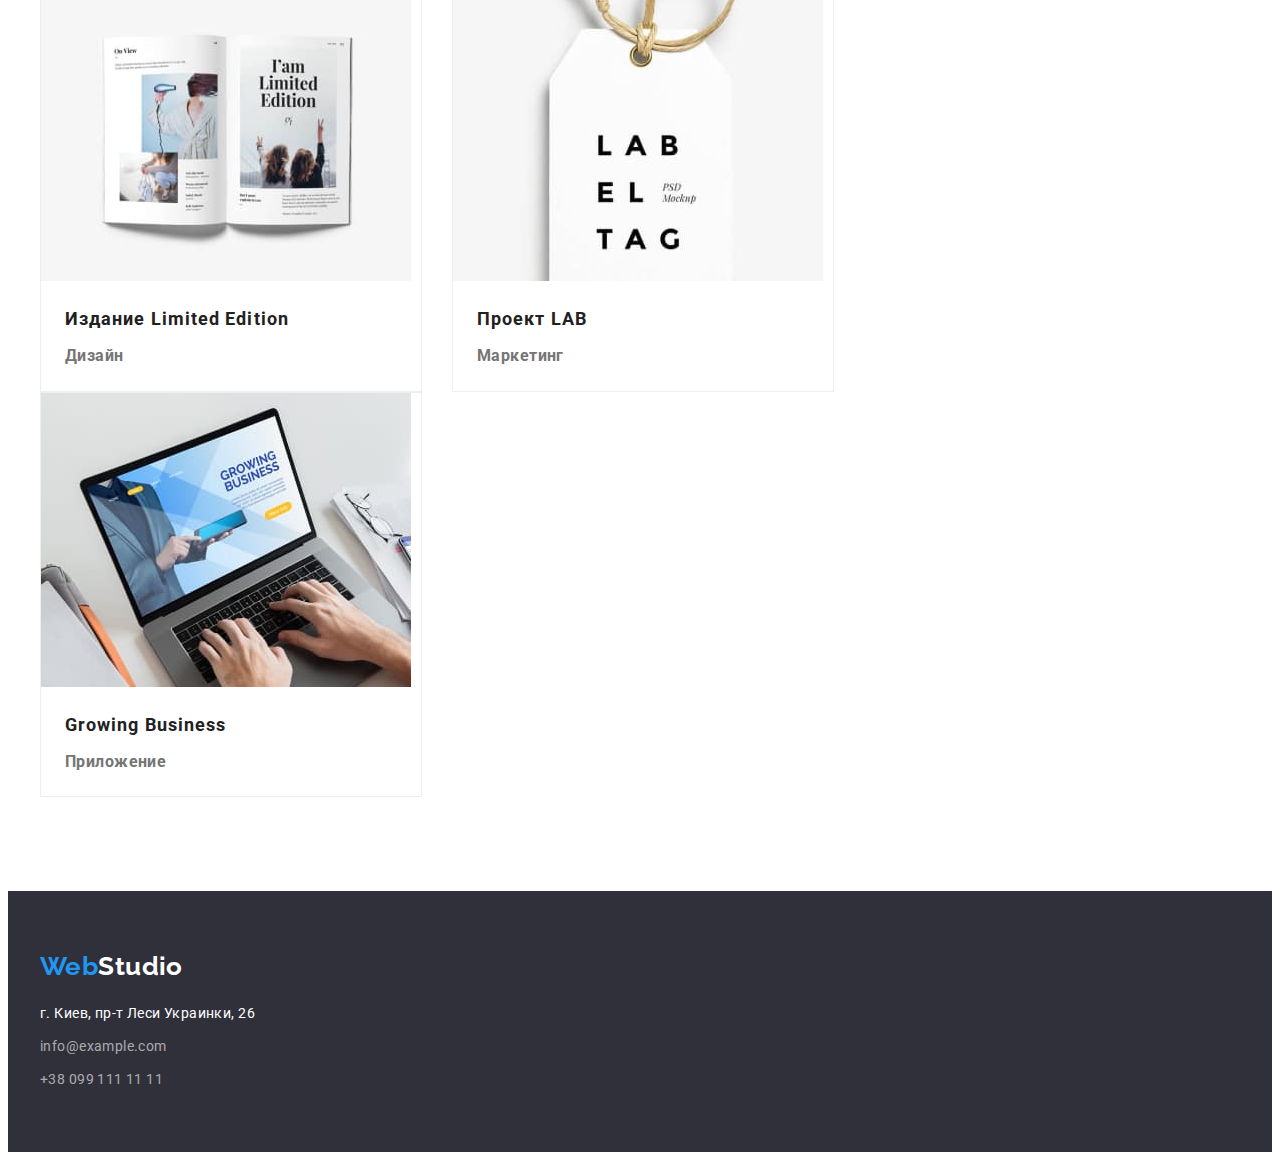
==== commit f59e2705: "add icon" ====
--- a/portfolio.html
+++ b/portfolio.html
@@ -41,12 +41,20 @@
 
         <ul class="contact list">
           <li class="item">
-            <a href="mailto:info@devstudio.com" class="link"
-              >info@devstudio.com</a
+            <a href="mailto:info@devstudio.com" class="link">
+              <svg class="icon contact-icon" width="16" height="12">
+                <use href="./images/sprite.svg#icon-envelope"></use>
+              </svg>
+              info@devstudio.com</a
             >
           </li>
           <li class="item">
-            <a href="tel:+380961111111" class="link">+38 096 111 11 11</a>
+            <a href="tel:+380961111111" class="link">
+              <svg class="icon contact-icon" width="10" height="16">
+                <use href="./images/sprite.svg#icon-smartphone"></use>
+              </svg>
+              +38 096 111 11 11</a
+            >
           </li>
         </ul>
       </div>
--- a/css/style.css
+++ b/css/style.css
@@ -38,7 +38,7 @@
   font-size: 14px;
   letter-spacing: 0.03em;
   color: var(--main-color);
-  background-color: #e5e5e5;
+  background-color: #fff;
 }
 
 .conteiner {
@@ -56,6 +56,15 @@
   text-decoration: none;
 }
 
+.title {
+  margin-bottom: 50px;
+  text-align: center;
+  font-weight: 700;
+  font-size: 36px;
+  line-height: 1.17;
+  color: var(--title-color);
+}
+
 /* ============= навигация ========== */
 .header {
   border: 1px solid #ececec;
@@ -78,7 +87,7 @@
   font-style: normal;
   font-weight: 700;
   font-size: 26px;
-  line-height: 1.19px;
+  line-height: 31px;
   margin-right: 93px;
 }
 
@@ -114,7 +123,8 @@
   color: var(--main-color);
   padding-top: 32px;
   padding-bottom: 32px;
-  display: block;
+  display: flex;
+  align-items: center;
 }
 
 .nav-list .link:hover,
@@ -126,19 +136,38 @@
   color: var(--acent-color);
 }
 
+.contact-icon {
+  fill: var(--main-color);
+  margin-right: 10px;
+}
+
+.contact .link:hover .contact-icon,
+.contact .link:focus .contact-icon {
+  fill: var(--acent-color);
+}
+
 /* ============= Герой ========== */
 
-/* delete */
 .hero {
-  background-color: #2f303a;
+  background-color: #c4c4c4;
+  background-image: linear-gradient(
+      rgba(47, 48, 58, 0.4),
+      rgba(47, 48, 58, 0.4)
+    ),
+    url('../images/hero/hero.jpg');
+  background-repeat: no-repeat;
+  background-position: center;
+  background-size: cover;
+  max-width: 1600px;
+  height: 600px;
+  margin-left: auto;
+  margin-right: auto;
 }
 
 .hero.section {
   padding-top: 200px;
   padding-bottom: 200px;
 }
-
-/* !!!! */
 
 .hero-title {
   text-align: center;
@@ -167,6 +196,11 @@
   border: var(--acent-color);
   box-shadow: 0px 4px 4px rgba(0, 0, 0, 0.15);
   border-radius: 4px;
+  cursor: pointer;
+}
+
+.hero-btn:hover {
+  background-color: #188ce8;
 }
 
 /* ============= контент ========== */
@@ -201,19 +235,26 @@
   margin-top: 10px;
 }
 
+.conteiner-icon {
+  width: 270px;
+  height: 120px;
+  display: flex;
+  align-items: center;
+  justify-content: center;
+  background: #f5f4fa;
+  border-radius: 4px;
+  margin-bottom: 30px;
+}
+.identity-icon {
+  width: 70px;
+  height: 70px;
+}
+
 /* чем мы занимаемся + Наша команда */
-.work-title,
-.command-title {
-  margin-bottom: 50px;
-  text-align: center;
-  font-weight: 700;
-  font-size: 36px;
-  line-height: 1.17;
-  color: var(--title-color);
-}
 
 .our-work.section,
-.command.section {
+.command.section,
+.clients.section {
   padding-top: 94px;
   padding-bottom: 94px;
 }
@@ -244,7 +285,7 @@
   margin-right: 30px;
 }
 .command-list-content {
-  padding: 30px 15px;
+  padding: 30px 32px;
 }
 
 .command-name {
@@ -260,6 +301,64 @@
   font-size: 16px;
   line-height: 1.19;
   text-align: center;
+}
+
+.command .social-link-list {
+  display: flex;
+  justify-content: space-between;
+  margin-top: 16px;
+}
+
+.command .socail-link {
+  width: 44px;
+  height: 44px;
+  border-radius: 50%;
+  background-color: #fff;
+  display: flex;
+  align-items: center;
+  justify-content: center;
+  fill: #b8afaf;
+}
+
+.command .social-link-icon {
+  width: 20px;
+  height: 20px;
+}
+
+.socail-link:hover,
+.socail-link:focus {
+  fill: #fff;
+  background-color: var(--acent-color);
+}
+
+/* наши клиенты */
+
+.clients-list {
+  display: flex;
+  flex-wrap: wrap;
+  justify-content: center;
+}
+.clients-list-item:not(:nth-child(6n)) {
+  margin-right: 30px;
+}
+
+.clients-link {
+  width: 170px;
+  height: 92px;
+  border: 1px solid #afb1b8;
+  box-sizing: border-box;
+  border-radius: 4px;
+  display: flex;
+  padding: 16px 32px;
+  align-items: center;
+  justify-content: center;
+  fill: #afb1b8;
+}
+
+.clients-link:hover,
+.clients-link:focus {
+  fill: var(--acent-color);
+  border-color: var(--acent-color);
 }
 
 /* ============= Футер ========== */
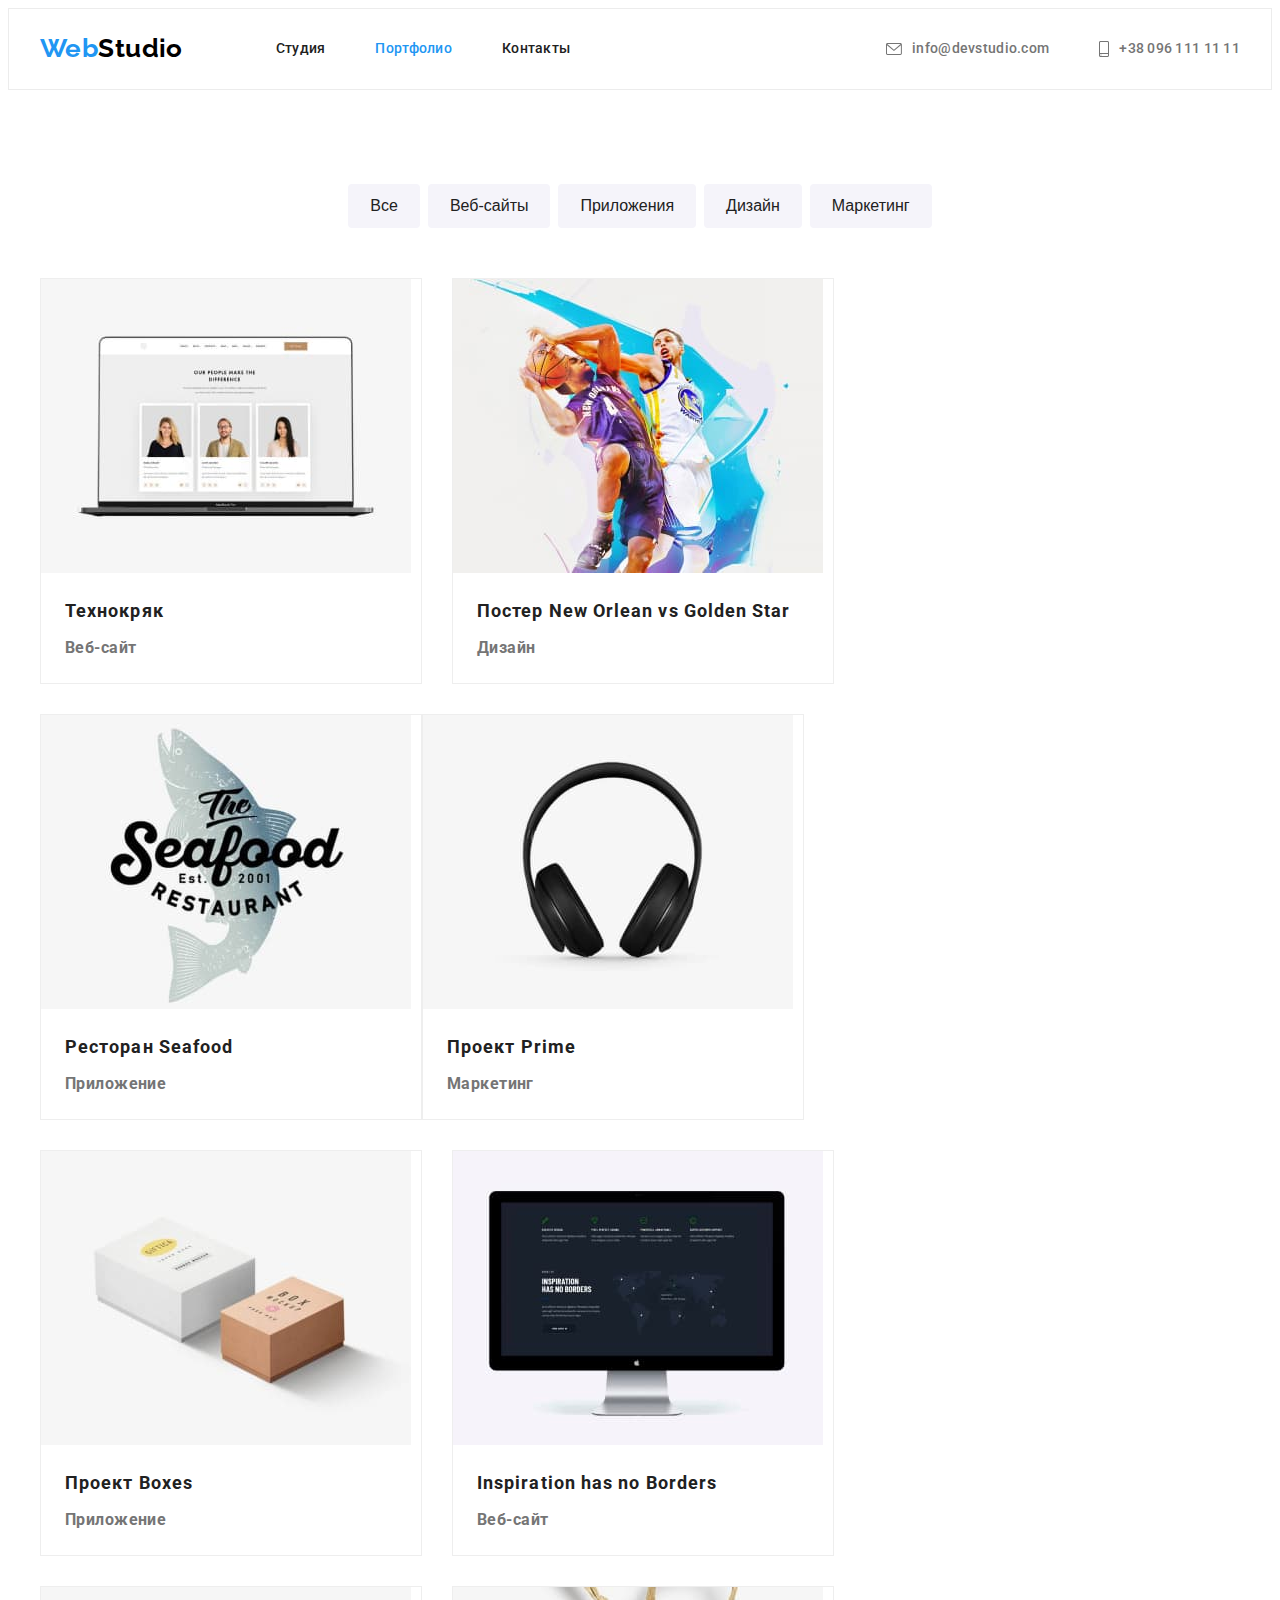
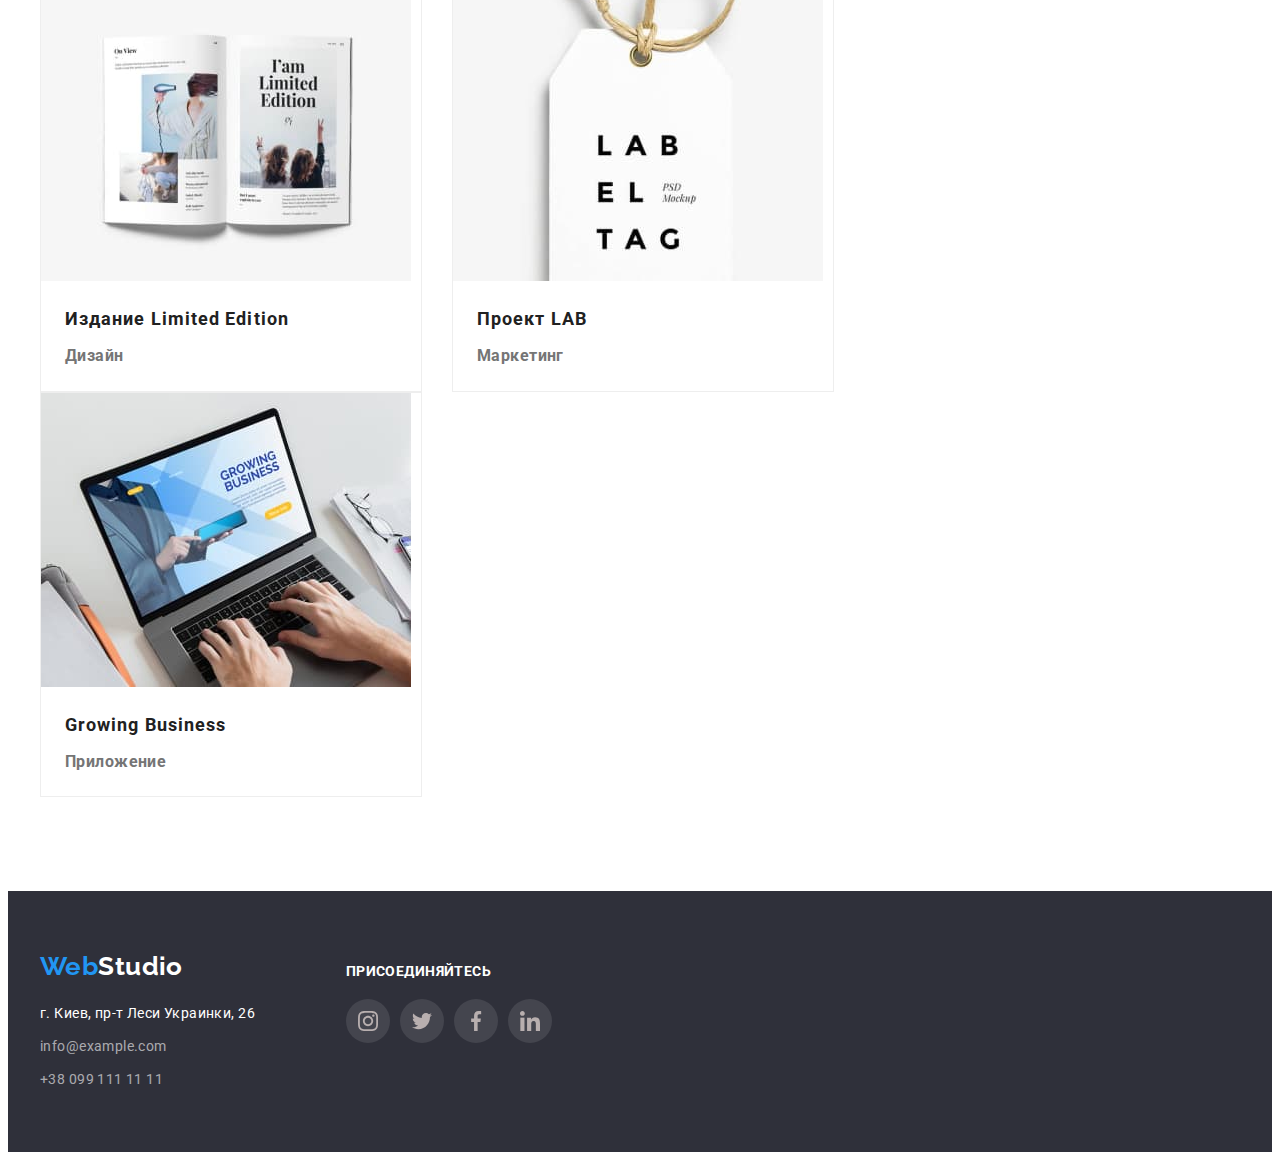
==== commit 2c3d7140: "end index" ====
--- a/portfolio.html
+++ b/portfolio.html
@@ -244,33 +244,68 @@
       </section>
     </main>
     <!-- подвал -->
-    <footer class="footer">
+     <footer class="footer">
       <div class="footer-content conteiner">
-        <a href="./index.html" lang="en" class="logo link"
-          ><span class="logo-web">Web</span>Studio</a
-        >
-        <address class="address">
-          <ul class="address-list list">
-            <li class="item">
-              <a
-                href="https://goo.gl/maps/Tfscf3zxBCujbscF6"
-                target="_blank"
-                rel="noopener noroferrer"
-                class="map link"
-                >г. Киев, пр-т Леси Украинки, 26</a
-              >
-            </li>
-            <li class="item">
-              <a href="mailto:info@example.com" class="link"
-                >info@example.com</a
-              >
-            </li>
-            <li class="item">
-              <a href="tel:+380991111111" class="link">+38 099 111 11 11</a>
+        <div class="left-size">
+          <a href="./index.html" lang="en" class="logo link"
+            ><span class="logo-web">Web</span>Studio</a
+          >
+          <address class="address">
+            <ul class="address-list list">
+              <li class="item">
+                <a
+                  href="https://goo.gl/maps/Tfscf3zxBCujbscF6"
+                  target="_blank"
+                  rel="noopener noroferrer"
+                  class="map link"
+                  >г. Киев, пр-т Леси Украинки, 26</a
+                >
+              </li>
+              <li class="item">
+                <a href="mailto:info@example.com" class="link"
+                  >info@example.com</a
+                >
+              </li>
+              <li class="item">
+                <a href="tel:+380991111111" class="link">+38 099 111 11 11</a>
+              </li>
+            </ul>
+          </address>
+        </div>
+        <div class="right-size">
+          <p class="call-to-action">присоединяйтесь</p>
+          <ul class="social-link-list list">
+            <li class="social-link-items">
+              <a href="" class="socail-link">
+                <svg class="social-link-icon">
+                  <use href="./images/sprite.svg#icon-instagram-2"></use>
+                </svg>
+              </a>
+            </li>
+            <li class="social-link-items">
+              <a href="" class="socail-link">
+                <svg class="social-link-icon">
+                  <use href="./images/sprite.svg#icon-twitter-1"></use>
+                </svg>
+              </a>
+            </li>
+            <li class="social-link-items">
+              <a href="" class="socail-link">
+                <svg class="social-link-icon">
+                  <use href="./images/sprite.svg#icon-facebook-1"></use>
+                </svg>
+              </a>
+            </li>
+            <li class="social-link-items">
+              <a href="" class="socail-link">
+                <svg class="social-link-icon">
+                  <use href="./images/sprite.svg#icon-linkedin-1"></use>
+                </svg>
+              </a>
             </li>
           </ul>
-        </address>
+        </div>
       </div>
-    </footer>
+    </footer
   </body>
 </html>
--- a/css/style.css
+++ b/css/style.css
@@ -320,13 +320,13 @@
   fill: #b8afaf;
 }
 
-.command .social-link-icon {
+.social-link-icon {
   width: 20px;
   height: 20px;
 }
 
-.socail-link:hover,
-.socail-link:focus {
+.command .socail-link:hover,
+.command .socail-link:focus {
   fill: #fff;
   background-color: var(--acent-color);
 }
@@ -369,9 +369,19 @@
 
 .footer-content {
   display: flex;
+}
+
+.footer .left-size {
+  display: flex;
   flex-direction: column;
   padding-top: 60px;
   padding-bottom: 60px;
+  min-width: 206px;
+}
+
+.footer .right-size {
+  margin-top: 72px;
+  margin-left: 70px;
 }
 
 .footer .logo {
@@ -391,6 +401,38 @@
 
 .address .item:not(:last-child) {
   margin-bottom: 9px;
+}
+.call-to-action {
+  font-weight: bold;
+  font-size: 14px;
+  line-height: 16px;
+  letter-spacing: 0.03em;
+  text-transform: uppercase;
+  color: #ffffff;
+}
+
+.footer .social-link-list {
+  display: flex;
+  justify-content: space-between;
+  margin-top: 20px;
+  min-width: 206px;
+}
+
+.footer .socail-link {
+  width: 44px;
+  height: 44px;
+  border-radius: 50%;
+  background-color: rgba(255, 255, 255, 0.1);
+  display: flex;
+  align-items: center;
+  justify-content: center;
+  fill: #b8afaf;
+}
+
+.footer .socail-link:hover,
+.footer .socail-link:focus {
+  fill: #fff;
+  background-color: var(--acent-color);
 }
 
 /* ==========================портфолио=============== */
@@ -424,8 +466,6 @@
   cursor: pointer;
   padding: 9px 22px;
   border: transparent;
-  box-shadow: 0px 3px 1px rgba(0, 0, 0, 0.1), 0px 1px 2px rgba(0, 0, 0, 0.08),
-    0px 2px 2px rgba(0, 0, 0, 0.12);
   border-radius: 4px;
 }
 
@@ -433,6 +473,8 @@
 .btn-item:hover {
   color: #fff;
   background-color: var(--acent-color);
+  box-shadow: 0px 3px 1px rgba(0, 0, 0, 0.1), 0px 1px 2px rgba(0, 0, 0, 0.08),
+    0px 2px 2px rgba(0, 0, 0, 0.12);
 }
 
 /* - карточки портфолио --> */
@@ -501,5 +543,9 @@
   color: var(--main-color);
 }
 
-.card-img {
-}
+.card-link:focus,
+.card-link:hover {
+  border: 1px solid #eeeeee;
+  box-shadow: 0px 1px 1px rgba(0, 0, 0, 0.12), 0px 4px 4px rgba(0, 0, 0, 0.06),
+    1px 4px 6px rgba(0, 0, 0, 0.16);
+}
